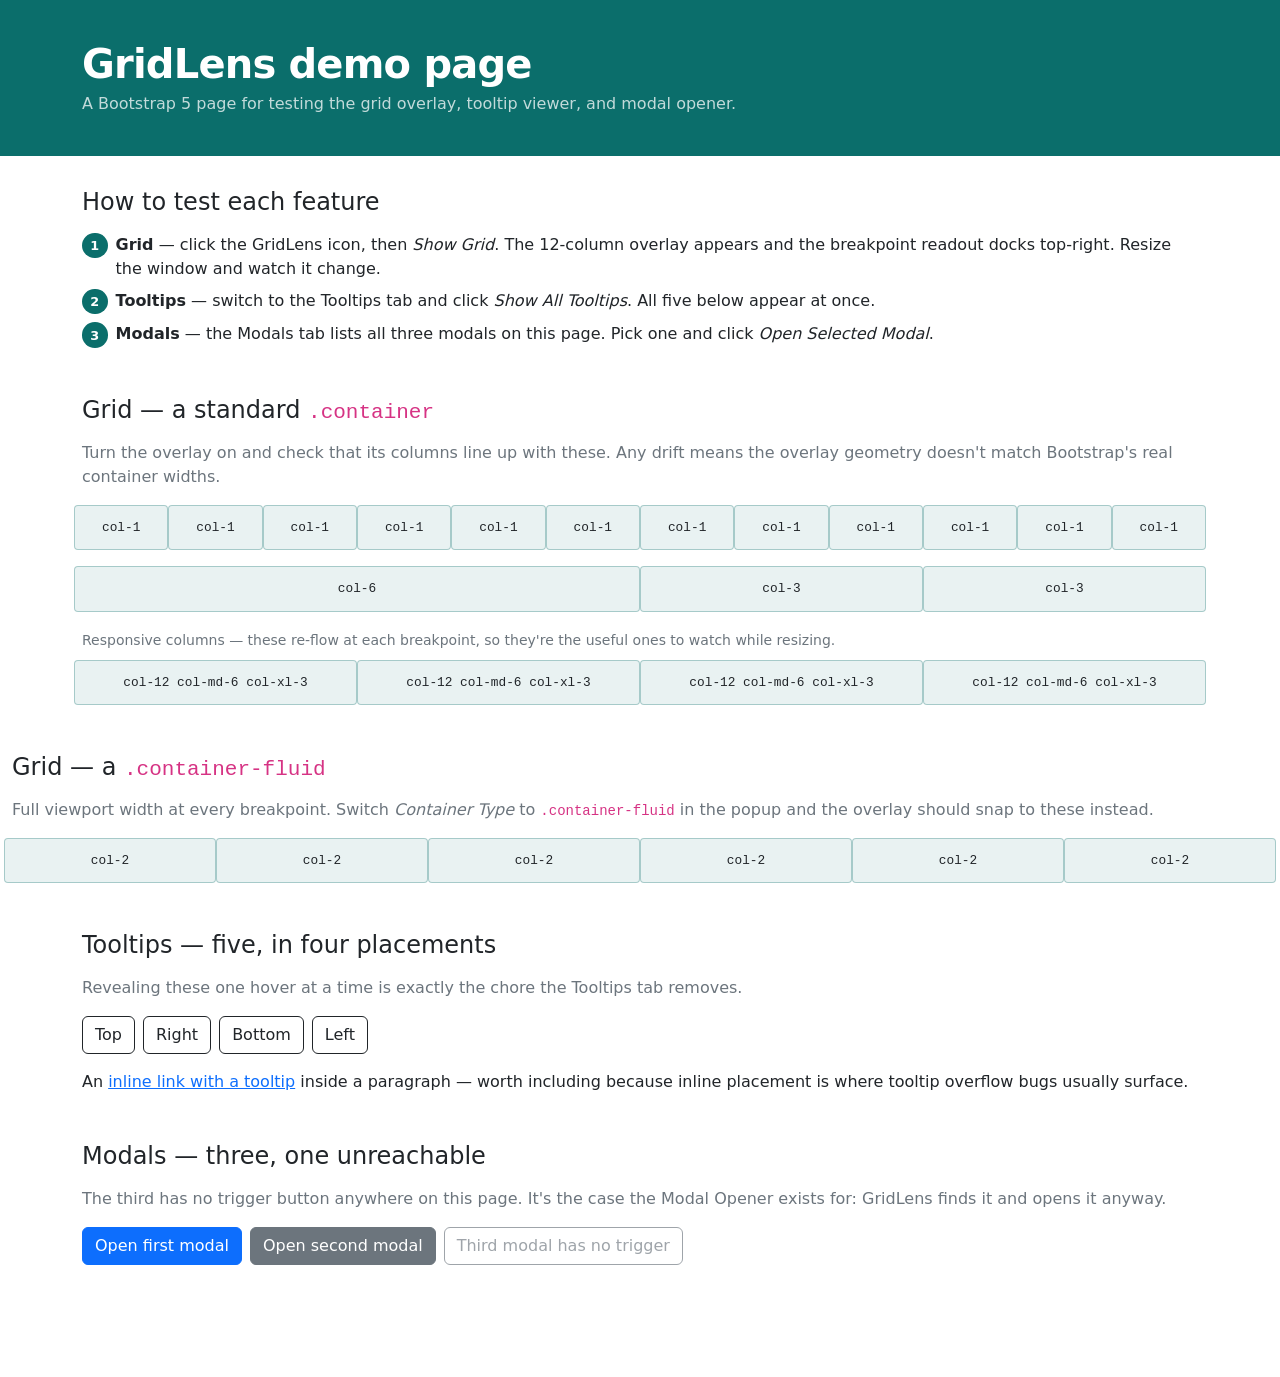
==== demo/index.html @ 8d7f801e "Harden for store submission; fix CSP injection and grid geometry Renames the extension to GridLens f" ====
<!DOCTYPE html>
<html lang="en">
<head>
<meta charset="utf-8">
<meta name="viewport" content="width=device-width, initial-scale=1">
<title>GridLens demo page</title>

<!--
  Test fixture for GridLens for Bootstrap.

  Two jobs:
    1. A surface to screenshot for the store listings, with no third-party
       branding in frame.
    2. Something a store reviewer can open to exercise every feature.

  Bootstrap 5 is loaded from a CDN here. That is fine for a local demo file, but
  note this page is NOT part of the extension package - the extension itself
  loads no remote code. Exclude demo/ from the submission zip.
-->
<link href="https://cdn.jsdelivr.net/npm/bootstrap@5.3.3/dist/css/bootstrap.min.css" rel="stylesheet">
<style>
  body { padding-bottom: 4rem; }
  .demo-band { background: #0b6e6b; color: #fff; padding: 2.5rem 0; margin-bottom: 2rem; }
  .demo-band h1 { font-weight: 600; letter-spacing: -.02em; }
  .col-demo > div {
    background: rgba(11,110,107,.09);
    border: 1px solid rgba(11,110,107,.3);
    border-radius: .25rem;
    padding: .75rem;
    text-align: center;
    font-size: .8rem;
    font-family: ui-monospace, SFMono-Regular, Menlo, monospace;
  }
  section { margin-bottom: 3rem; }
  .step-num {
    display: inline-flex; align-items: center; justify-content: center;
    width: 1.6rem; height: 1.6rem; border-radius: 50%;
    background: #0b6e6b; color: #fff; font-size: .8rem; font-weight: 700;
    margin-right: .5rem; flex: none;
  }
</style>
</head>
<body>

<div class="demo-band">
  <div class="container">
    <h1 class="mb-1">GridLens demo page</h1>
    <p class="mb-0 opacity-75">A Bootstrap 5 page for testing the grid overlay, tooltip viewer, and modal opener.</p>
  </div>
</div>

<div class="container">

  <!-- ============ How to test ============ -->
  <section>
    <h2 class="h4 mb-3">How to test each feature</h2>
    <ol class="list-unstyled">
      <li class="d-flex mb-2"><span class="step-num">1</span><span><strong>Grid</strong> — click the GridLens icon, then <em>Show Grid</em>. The 12-column overlay appears and the breakpoint readout docks top-right. Resize the window and watch it change.</span></li>
      <li class="d-flex mb-2"><span class="step-num">2</span><span><strong>Tooltips</strong> — switch to the Tooltips tab and click <em>Show All Tooltips</em>. All five below appear at once.</span></li>
      <li class="d-flex mb-2"><span class="step-num">3</span><span><strong>Modals</strong> — the Modals tab lists all three modals on this page. Pick one and click <em>Open Selected Modal</em>.</span></li>
    </ol>
  </section>

  <!-- ============ Grid ============ -->
  <section>
    <h2 class="h4 mb-3">Grid — a standard <code>.container</code></h2>
    <p class="text-secondary">Turn the overlay on and check that its columns line up with these. Any drift means the overlay geometry doesn't match Bootstrap's real container widths.</p>

    <div class="row g-3 col-demo mb-3">
      <div class="col-1"><div>col-1</div></div>
      <div class="col-1"><div>col-1</div></div>
      <div class="col-1"><div>col-1</div></div>
      <div class="col-1"><div>col-1</div></div>
      <div class="col-1"><div>col-1</div></div>
      <div class="col-1"><div>col-1</div></div>
      <div class="col-1"><div>col-1</div></div>
      <div class="col-1"><div>col-1</div></div>
      <div class="col-1"><div>col-1</div></div>
      <div class="col-1"><div>col-1</div></div>
      <div class="col-1"><div>col-1</div></div>
      <div class="col-1"><div>col-1</div></div>
    </div>

    <div class="row g-3 col-demo mb-3">
      <div class="col-6"><div>col-6</div></div>
      <div class="col-3"><div>col-3</div></div>
      <div class="col-3"><div>col-3</div></div>
    </div>

    <p class="text-secondary mb-2"><small>Responsive columns — these re-flow at each breakpoint, so they're the useful ones to watch while resizing.</small></p>
    <div class="row g-3 col-demo">
      <div class="col-12 col-md-6 col-xl-3"><div>col-12 col-md-6 col-xl-3</div></div>
      <div class="col-12 col-md-6 col-xl-3"><div>col-12 col-md-6 col-xl-3</div></div>
      <div class="col-12 col-md-6 col-xl-3"><div>col-12 col-md-6 col-xl-3</div></div>
      <div class="col-12 col-md-6 col-xl-3"><div>col-12 col-md-6 col-xl-3</div></div>
    </div>
  </section>

  <!-- ============ Container fluid ============ -->
  </div><!-- /.container -->

  <div class="container-fluid">
    <section>
      <h2 class="h4 mb-3">Grid — a <code>.container-fluid</code></h2>
      <p class="text-secondary">Full viewport width at every breakpoint. Switch <em>Container Type</em> to <code>.container-fluid</code> in the popup and the overlay should snap to these instead.</p>
      <div class="row g-3 col-demo">
        <div class="col-2"><div>col-2</div></div>
        <div class="col-2"><div>col-2</div></div>
        <div class="col-2"><div>col-2</div></div>
        <div class="col-2"><div>col-2</div></div>
        <div class="col-2"><div>col-2</div></div>
        <div class="col-2"><div>col-2</div></div>
      </div>
    </section>
  </div>

  <div class="container">

  <!-- ============ Tooltips ============ -->
  <section>
    <h2 class="h4 mb-3">Tooltips — five, in four placements</h2>
    <p class="text-secondary">Revealing these one hover at a time is exactly the chore the Tooltips tab removes.</p>

    <div class="d-flex flex-wrap gap-2 mb-3">
      <button type="button" class="btn btn-outline-dark"
              data-bs-toggle="tooltip" data-bs-placement="top"
              data-bs-title="Placed on top">Top</button>

      <button type="button" class="btn btn-outline-dark"
              data-bs-toggle="tooltip" data-bs-placement="right"
              data-bs-title="Placed on the right">Right</button>

      <button type="button" class="btn btn-outline-dark"
              data-bs-toggle="tooltip" data-bs-placement="bottom"
              data-bs-title="Placed on the bottom">Bottom</button>

      <button type="button" class="btn btn-outline-dark"
              data-bs-toggle="tooltip" data-bs-placement="left"
              data-bs-title="Placed on the left">Left</button>
    </div>

    <p class="mb-0">
      An
      <a href="#" data-bs-toggle="tooltip" data-bs-title="Tooltips work on inline elements too, not just buttons">inline link with a tooltip</a>
      inside a paragraph — worth including because inline placement is where tooltip overflow bugs usually surface.
    </p>
  </section>

  <!-- ============ Modals ============ -->
  <section>
    <h2 class="h4 mb-3">Modals — three, one unreachable</h2>
    <p class="text-secondary">The third has no trigger button anywhere on this page. It's the case the Modal Opener exists for: GridLens finds it and opens it anyway.</p>

    <div class="d-flex flex-wrap gap-2">
      <button type="button" class="btn btn-primary" data-bs-toggle="modal" data-bs-target="#demoModalPrimary">
        Open first modal
      </button>
      <button type="button" class="btn btn-secondary" data-bs-toggle="modal" data-bs-target="#demoModalSettings">
        Open second modal
      </button>
      <span class="btn btn-outline-secondary disabled">Third modal has no trigger</span>
    </div>
  </section>

</div>

<!-- Modal 1 -->
<div class="modal fade" id="demoModalPrimary" tabindex="-1" aria-labelledby="demoModalPrimaryLabel" aria-hidden="true">
  <div class="modal-dialog">
    <div class="modal-content">
      <div class="modal-header">
        <h5 class="modal-title" id="demoModalPrimaryLabel">Welcome message</h5>
        <button type="button" class="btn-close" data-bs-dismiss="modal" aria-label="Close"></button>
      </div>
      <div class="modal-body">
        <p class="mb-0">A plain modal with a visible trigger button. GridLens lists it as <code>#demoModalPrimary</code>.</p>
      </div>
      <div class="modal-footer">
        <button type="button" class="btn btn-secondary" data-bs-dismiss="modal">Close</button>
      </div>
    </div>
  </div>
</div>

<!-- Modal 2 -->
<div class="modal fade" id="demoModalSettings" tabindex="-1" aria-labelledby="demoModalSettingsLabel" aria-hidden="true">
  <div class="modal-dialog modal-lg">
    <div class="modal-content">
      <div class="modal-header">
        <h5 class="modal-title" id="demoModalSettingsLabel">Account settings</h5>
        <button type="button" class="btn-close" data-bs-dismiss="modal" aria-label="Close"></button>
      </div>
      <div class="modal-body">
        <p>A larger modal containing form controls, so the overlay can be checked against content that isn't just text.</p>
        <div class="row g-3">
          <div class="col-md-6">
            <label for="demoName" class="form-label">Display name</label>
            <input type="text" class="form-control" id="demoName" value="Ada Lovelace">
          </div>
          <div class="col-md-6">
            <label for="demoRole" class="form-label">Role</label>
            <select class="form-select" id="demoRole">
              <option selected>Engineer</option>
              <option>Designer</option>
            </select>
          </div>
        </div>
      </div>
      <div class="modal-footer">
        <button type="button" class="btn btn-secondary" data-bs-dismiss="modal">Cancel</button>
        <button type="button" class="btn btn-primary">Save changes</button>
      </div>
    </div>
  </div>
</div>

<!-- Modal 3 - deliberately has no trigger anywhere on the page -->
<div class="modal fade" id="demoModalOrphan" tabindex="-1" aria-labelledby="demoModalOrphanLabel" aria-hidden="true">
  <div class="modal-dialog">
    <div class="modal-content">
      <div class="modal-header">
        <h5 class="modal-title" id="demoModalOrphanLabel">Unreachable modal</h5>
        <button type="button" class="btn-close" data-bs-dismiss="modal" aria-label="Close"></button>
      </div>
      <div class="modal-body">
        <p class="mb-0">Nothing on this page opens this one. If you're reading it, GridLens found <code>#demoModalOrphan</code> in the DOM and opened it directly — which is the whole point of the feature.</p>
      </div>
      <div class="modal-footer">
        <button type="button" class="btn btn-secondary" data-bs-dismiss="modal">Close</button>
      </div>
    </div>
  </div>
</div>

<script src="https://cdn.jsdelivr.net/npm/bootstrap@5.3.3/dist/js/bootstrap.bundle.min.js"></script>
<script>
  // Bootstrap does not initialise tooltips automatically - opt in, as the docs require.
  document.querySelectorAll('[data-bs-toggle="tooltip"]')
    .forEach(function (el) { new bootstrap.Tooltip(el); });
</script>
</body>
</html>
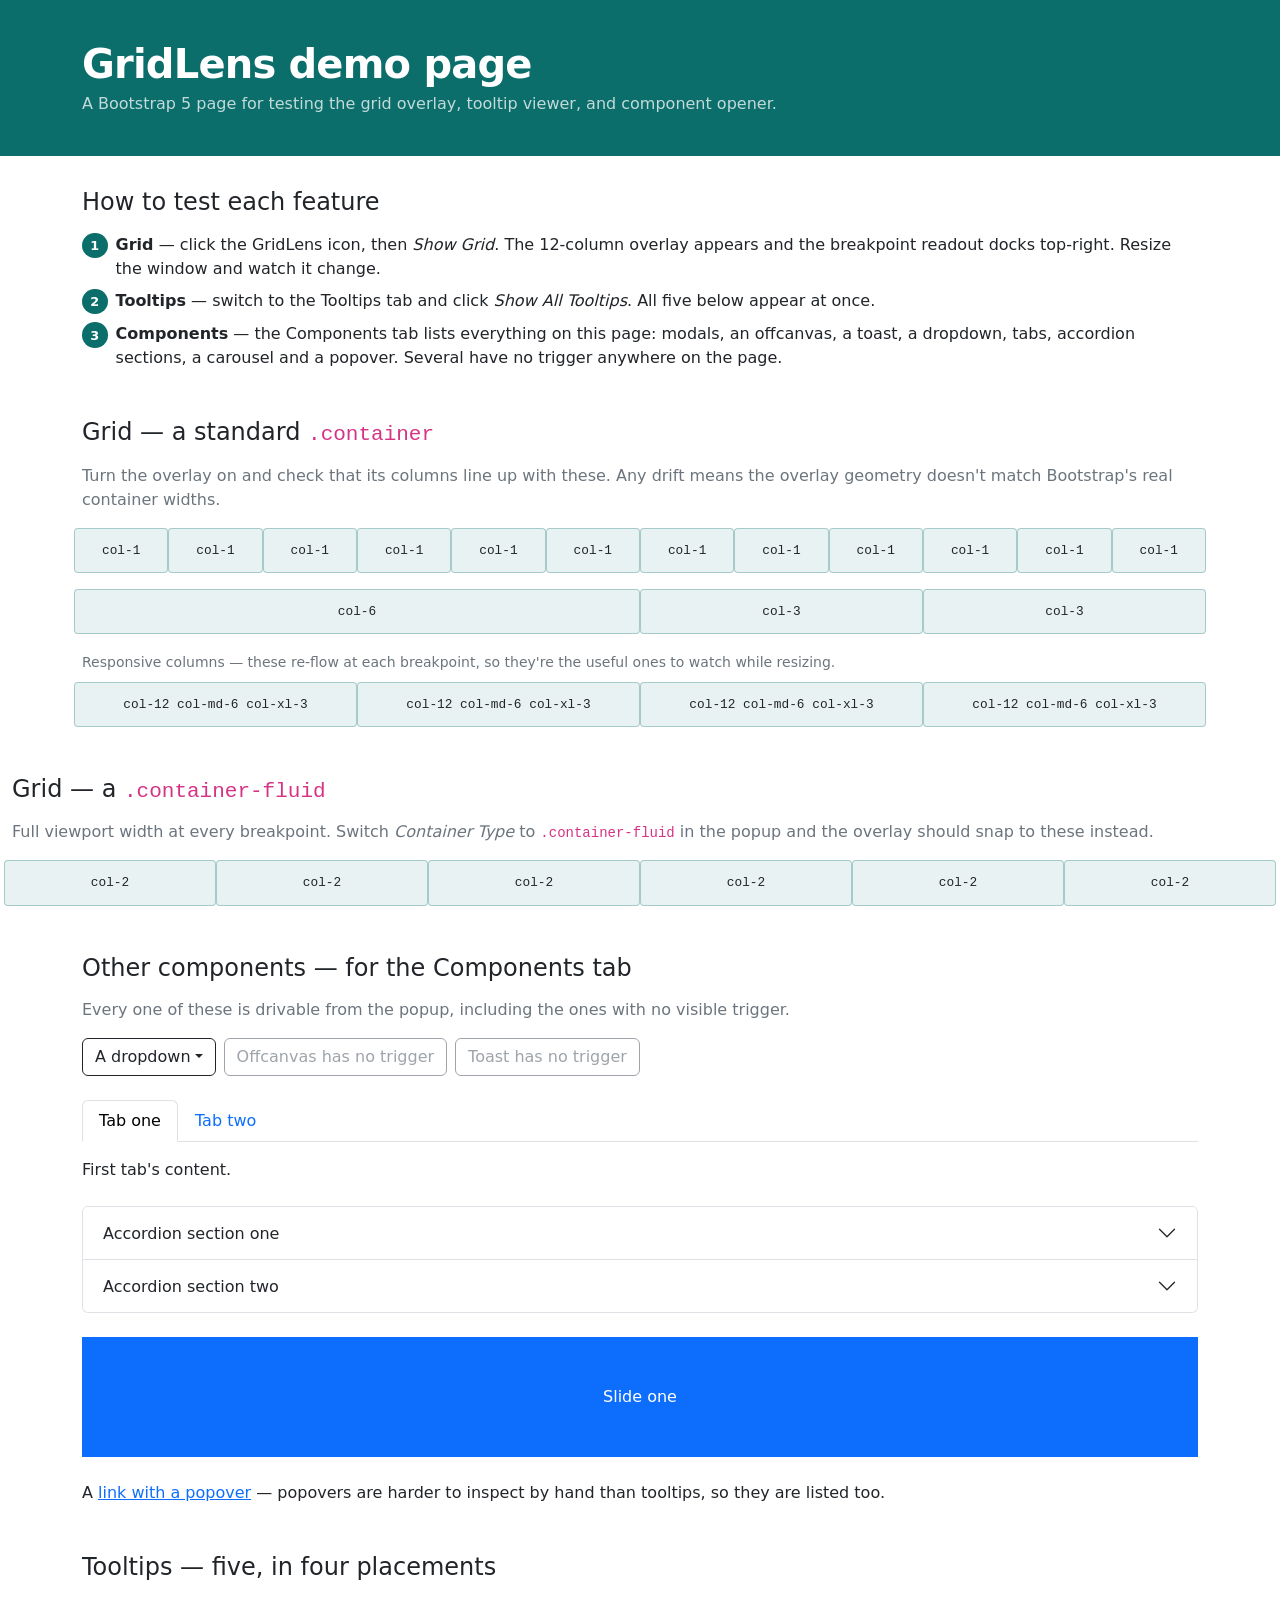
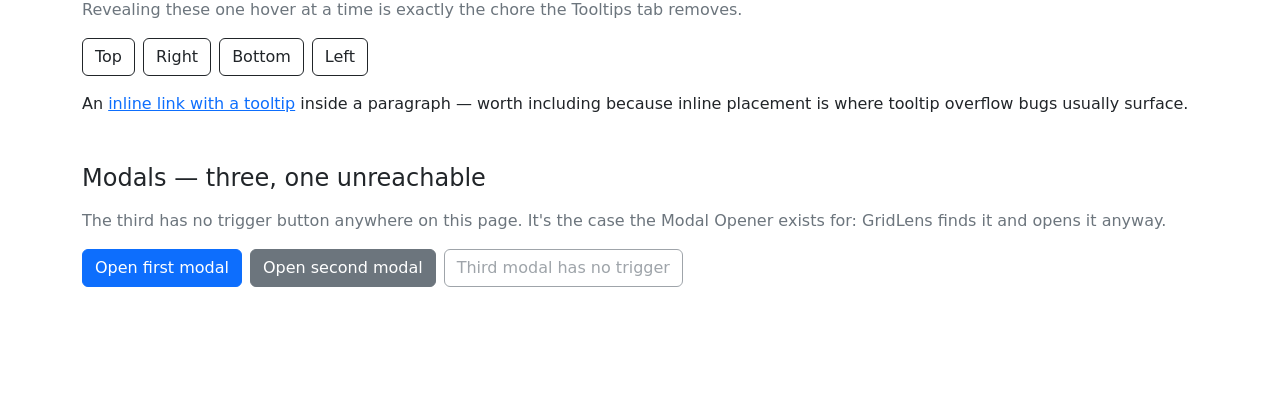
==== commit 15a13424: "Open any Bootstrap component, not just modals Every Bootstrap JS component extends one base class pr" ====
--- a/demo/index.html
+++ b/demo/index.html
@@ -45,7 +45,7 @@
 <div class="demo-band">
   <div class="container">
     <h1 class="mb-1">GridLens demo page</h1>
-    <p class="mb-0 opacity-75">A Bootstrap 5 page for testing the grid overlay, tooltip viewer, and modal opener.</p>
+    <p class="mb-0 opacity-75">A Bootstrap 5 page for testing the grid overlay, tooltip viewer, and component opener.</p>
   </div>
 </div>
 
@@ -57,7 +57,7 @@
     <ol class="list-unstyled">
       <li class="d-flex mb-2"><span class="step-num">1</span><span><strong>Grid</strong> — click the GridLens icon, then <em>Show Grid</em>. The 12-column overlay appears and the breakpoint readout docks top-right. Resize the window and watch it change.</span></li>
       <li class="d-flex mb-2"><span class="step-num">2</span><span><strong>Tooltips</strong> — switch to the Tooltips tab and click <em>Show All Tooltips</em>. All five below appear at once.</span></li>
-      <li class="d-flex mb-2"><span class="step-num">3</span><span><strong>Modals</strong> — the Modals tab lists all three modals on this page. Pick one and click <em>Open Selected Modal</em>.</span></li>
+      <li class="d-flex mb-2"><span class="step-num">3</span><span><strong>Components</strong> — the Components tab lists everything on this page: modals, an offcanvas, a toast, a dropdown, tabs, accordion sections, a carousel and a popover. Several have no trigger anywhere on the page.</span></li>
     </ol>
   </section>
 
@@ -115,6 +115,58 @@
   </div>
 
   <div class="container">
+
+
+  <!-- ============ Other components ============ -->
+  <section>
+    <h2 class="h4 mb-3">Other components — for the Components tab</h2>
+    <p class="text-secondary">Every one of these is drivable from the popup, including the ones with no visible trigger.</p>
+
+    <div class="d-flex flex-wrap gap-2 mb-4">
+      <div class="dropdown">
+        <button class="btn btn-outline-dark dropdown-toggle" data-bs-toggle="dropdown">A dropdown</button>
+        <ul class="dropdown-menu">
+          <li><a class="dropdown-item" href="#">First item</a></li>
+          <li><a class="dropdown-item" href="#">Second item</a></li>
+        </ul>
+      </div>
+      <span class="btn btn-outline-secondary disabled">Offcanvas has no trigger</span>
+      <span class="btn btn-outline-secondary disabled">Toast has no trigger</span>
+    </div>
+
+    <ul class="nav nav-tabs mb-3">
+      <li class="nav-item"><button class="nav-link active" data-bs-toggle="tab" data-bs-target="#tabOne">Tab one</button></li>
+      <li class="nav-item"><button class="nav-link" data-bs-toggle="tab" data-bs-target="#tabTwo">Tab two</button></li>
+    </ul>
+    <div class="tab-content mb-4">
+      <div class="tab-pane fade show active" id="tabOne"><p>First tab's content.</p></div>
+      <div class="tab-pane fade" id="tabTwo"><p>Second tab's content.</p></div>
+    </div>
+
+    <div class="accordion mb-4" id="demoAccordion">
+      <div class="accordion-item">
+        <h2 class="accordion-header"><button class="accordion-button collapsed" data-bs-toggle="collapse" data-bs-target="#accOne">Accordion section one</button></h2>
+        <div id="accOne" class="accordion-collapse collapse" data-bs-parent="#demoAccordion"><div class="accordion-body">Body of section one.</div></div>
+      </div>
+      <div class="accordion-item">
+        <h2 class="accordion-header"><button class="accordion-button collapsed" data-bs-toggle="collapse" data-bs-target="#accTwo">Accordion section two</button></h2>
+        <div id="accTwo" class="accordion-collapse collapse" data-bs-parent="#demoAccordion"><div class="accordion-body">Body of section two.</div></div>
+      </div>
+    </div>
+
+    <div id="demoCarousel" class="carousel slide mb-4">
+      <div class="carousel-inner">
+        <div class="carousel-item active"><div class="bg-primary text-white p-5 text-center">Slide one</div></div>
+        <div class="carousel-item"><div class="bg-secondary text-white p-5 text-center">Slide two</div></div>
+        <div class="carousel-item"><div class="bg-dark text-white p-5 text-center">Slide three</div></div>
+      </div>
+    </div>
+
+    <p class="mb-0">
+      A <a href="#" data-bs-toggle="popover" data-bs-title="A popover" data-bs-content="Popovers are listed alongside everything else.">link with a popover</a>
+      — popovers are harder to inspect by hand than tooltips, so they are listed too.
+    </p>
+  </section>
 
   <!-- ============ Tooltips ============ -->
   <section>
@@ -162,6 +214,23 @@
     </div>
   </section>
 
+</div>
+
+
+<!-- Offcanvas and toast, both deliberately without a trigger on the page -->
+<div class="offcanvas offcanvas-start" tabindex="-1" id="demoOffcanvas">
+  <div class="offcanvas-header">
+    <h5 class="offcanvas-title">Unreachable offcanvas</h5>
+    <button type="button" class="btn-close" data-bs-dismiss="offcanvas"></button>
+  </div>
+  <div class="offcanvas-body"><p>Nothing on the page opens this. GridLens found it and opened it anyway.</p></div>
+</div>
+
+<div class="toast-container position-fixed bottom-0 end-0 p-3">
+  <div id="demoToast" class="toast" role="alert">
+    <div class="toast-header"><strong class="me-auto">Unreachable toast</strong></div>
+    <div class="toast-body">Same again — no trigger on the page, opened straight from the popup.</div>
+  </div>
 </div>
 
 <!-- Modal 1 -->
@@ -237,6 +306,8 @@
   // Bootstrap does not initialise tooltips automatically - opt in, as the docs require.
   document.querySelectorAll('[data-bs-toggle="tooltip"]')
     .forEach(function (el) { new bootstrap.Tooltip(el); });
+  document.querySelectorAll('[data-bs-toggle="popover"]')
+    .forEach(function (el) { new bootstrap.Popover(el); });
 </script>
 </body>
 </html>
